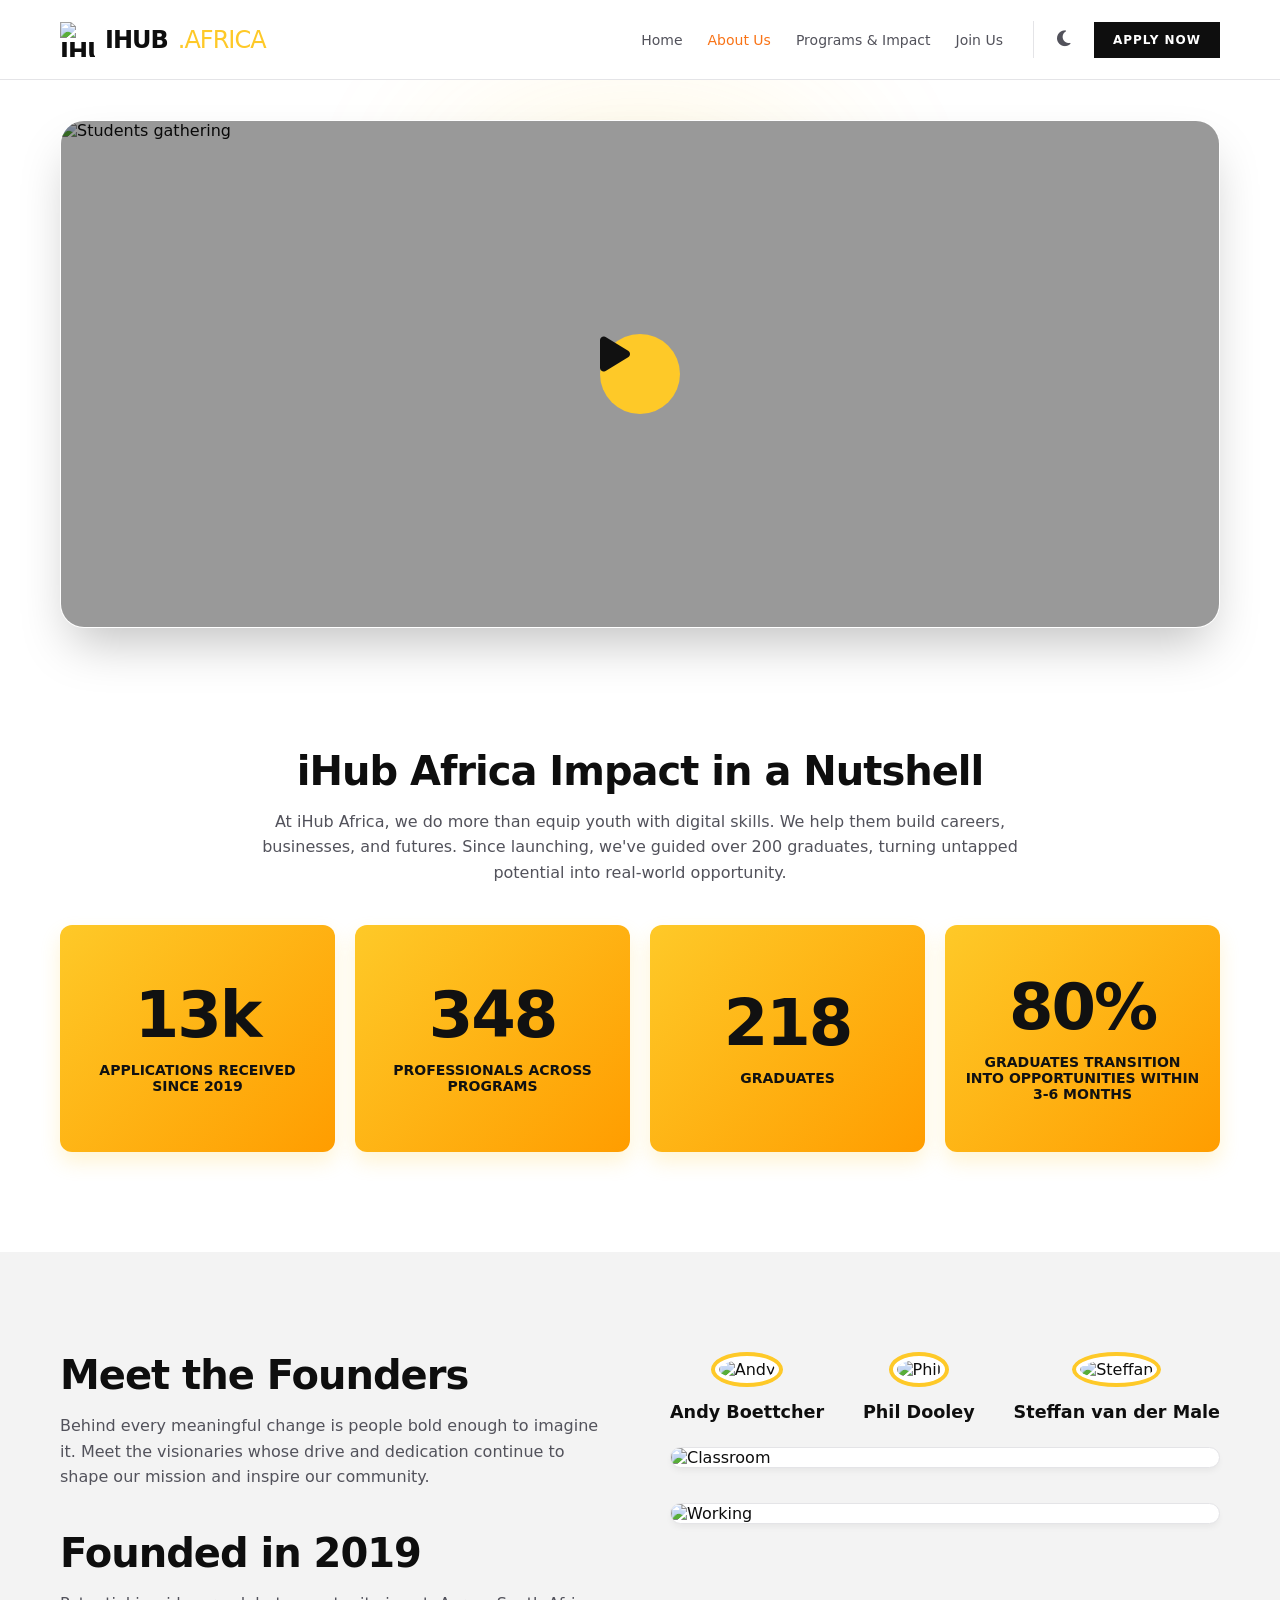
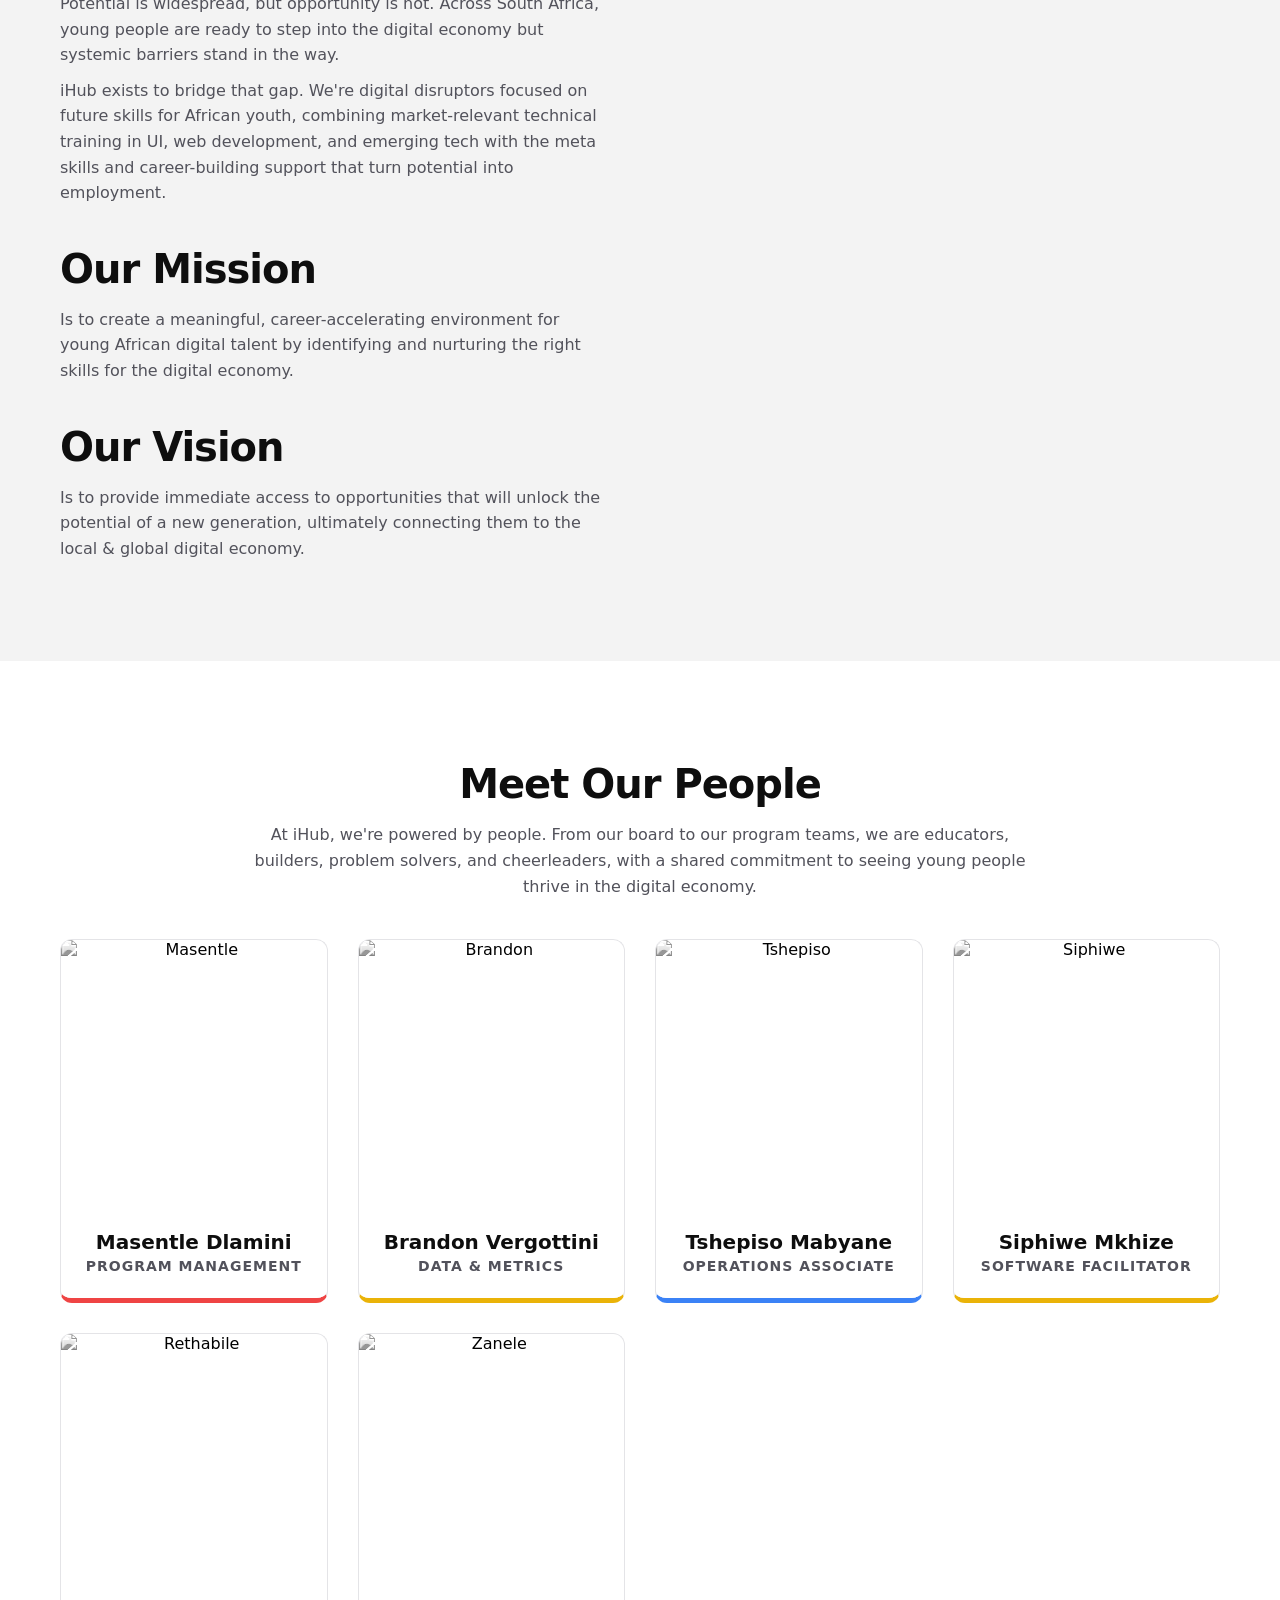
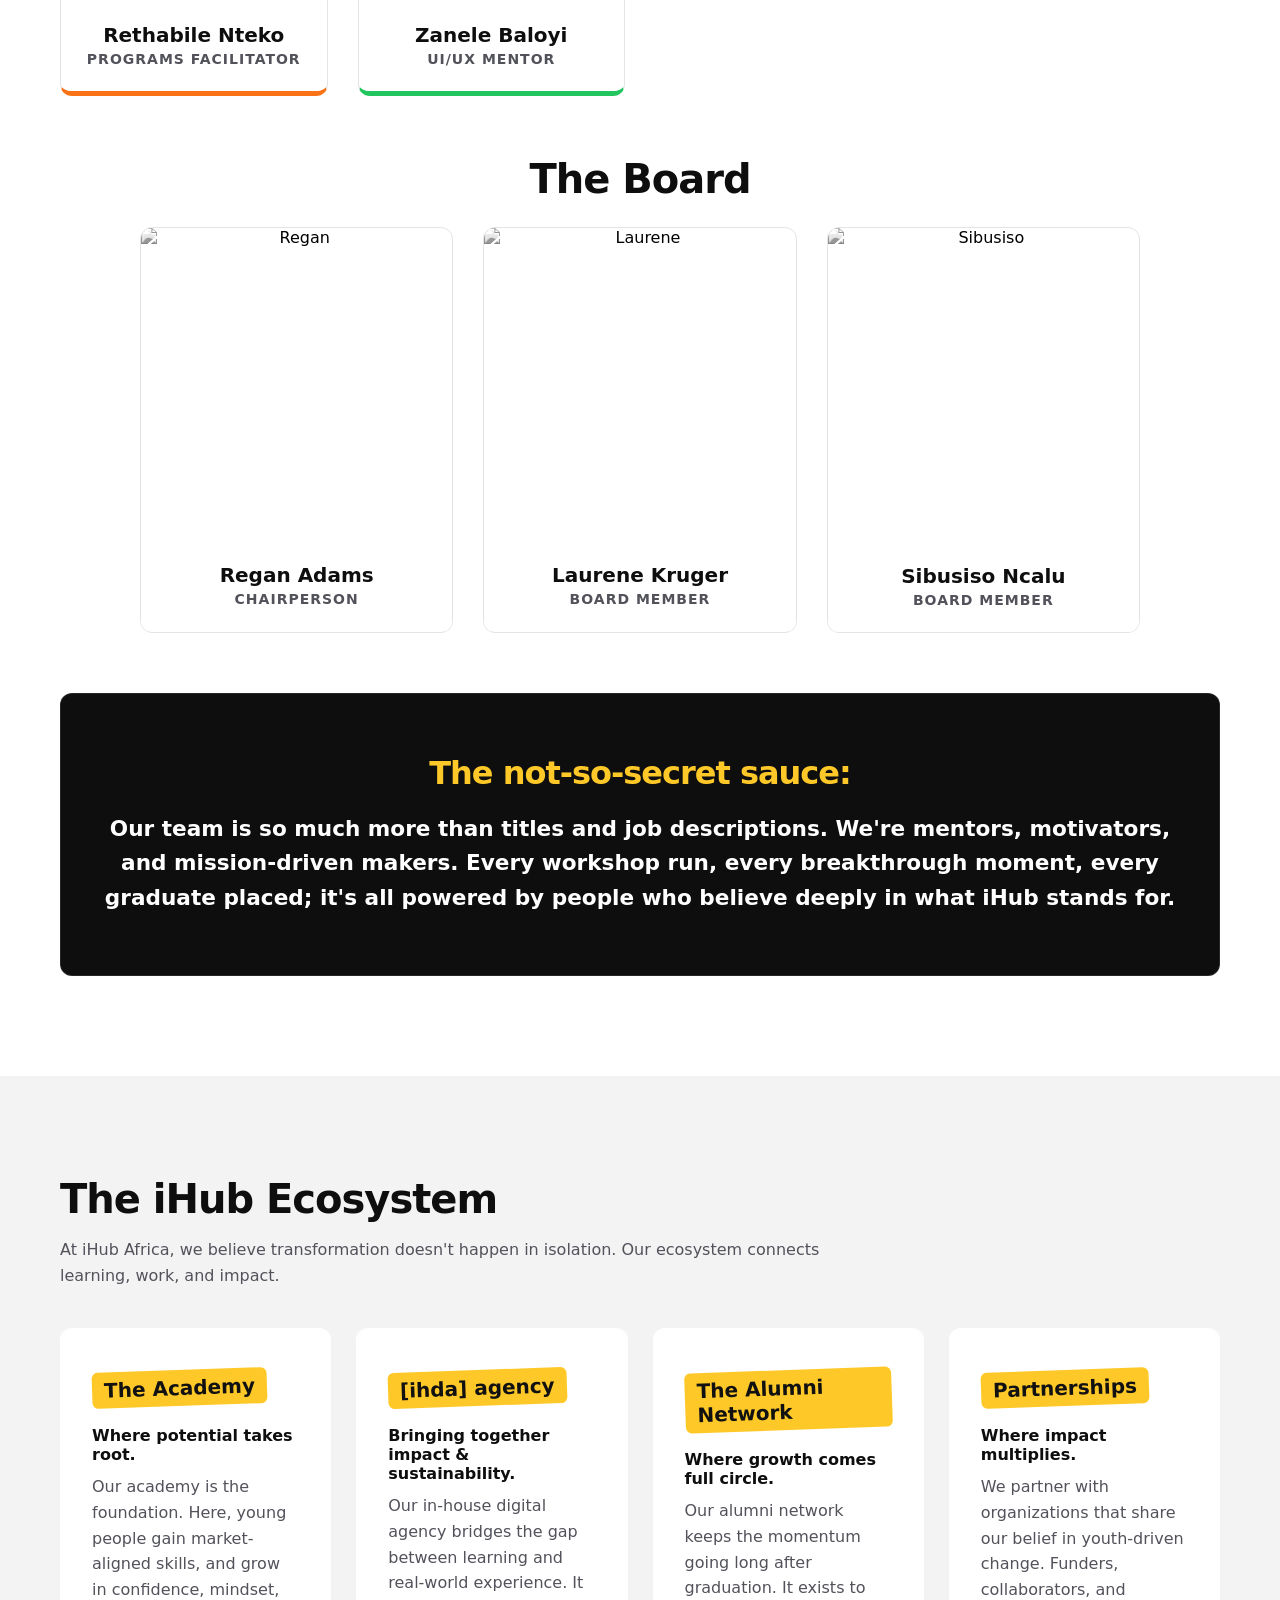
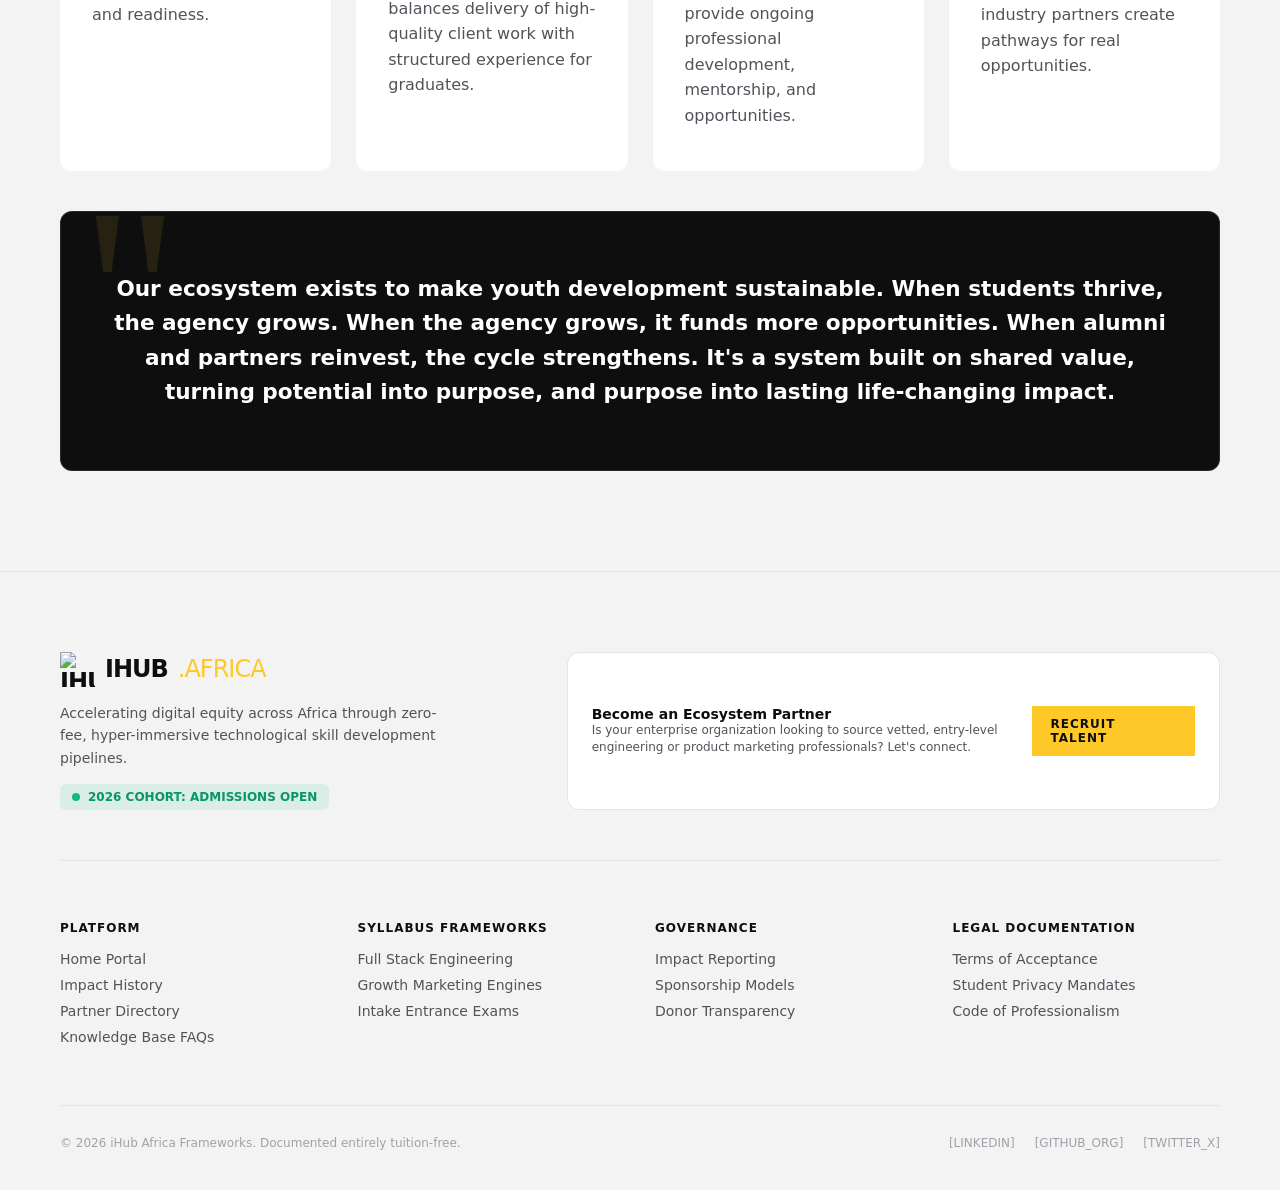
==== about.html @ 1b3db13d "markup(about): construct base scaffolding and sitemap architecture" ====
<!DOCTYPE html>
<html lang="en">
<head>
  <meta charset="UTF-8">
  <meta name="viewport" content="width=device-width, initial-scale=1.0">
  <title>About Us | iHub Africa</title>
  <link rel="stylesheet" href="styles.css"> 
  <link rel="stylesheet" href="about.css">
  <link rel="stylesheet" href="https://cdnjs.cloudflare.com/ajax/libs/font-awesome/6.5.1/css/all.min.css">
</head>
<body>

  <!-- NAVBAR (Identical to Home) -->
  <nav class="navbar">
    <div class="nav-container">
      <a href="index.html" class="nav-logo">
        <img src="https://i0.wp.com/ihub.africa/wp-content/uploads/2024/06/cropped-ihub-Logo-21.png?fit=512%2C512&ssl=1" alt="iHub" width="35" height="35" class="logo-img">
        iHub<span class="logo-accent">.africa</span>
      </a>
      <div class="nav-actions">
        <div class="nav-links">
          <a href="index.html" class="nav-link">Home</a>
          <a href="about.html" class="nav-link is-active">About Us</a>
          <a href="index.html#programs-timeline" class="nav-link">Programs & Impact</a>
          <a href="index.html#apply-wizard" class="nav-link">Join Us</a>
        </div>
        <div class="nav-controls">
          <button id="theme-toggle" class="theme-toggle-btn" aria-label="Toggle Dark Mode">
            <i id="theme-toggle-dark-icon" class="fa-solid fa-moon"></i>
            <i id="theme-toggle-light-icon" class="fa-solid fa-sun hidden"></i>
          </button>
          <a href="index.html#apply-wizard" class="btn btn-solid btn-nav-cta">Apply Now</a>
        </div>
      </div>
    </div>
  </nav>

  <!-- ABOUT HERO / VIDEO PLACEHOLDER -->
  <section class="about-hero pt-nav">
    <div class="container">
      <div class="video-wrapper card">
        <div class="video-overlay">
          <i class="fa-solid fa-play play-icon"></i>
        </div>
        <img src="https://images.unsplash.com/photo-1522202176988-66273c2fd55f?ixlib=rb-4.0.3&auto=format&fit=crop&w=1200&q=80" alt="Students gathering" class="hero-video-img">
      </div>
    </div>
  </section>

  <!-- IMPACT IN A NUTSHELL -->
  <section class="about-impact section-padding">
    <div class="container text-center">
      <h2 class="section-title">iHub Africa Impact in a Nutshell</h2>
      <p class="section-desc max-w-800 mx-auto mt-3">At iHub Africa, we do more than equip youth with digital skills. We help them build careers, businesses, and futures. Since launching, we've guided over 200 graduates, turning untapped potential into real-world opportunity.</p>
      
      <div class="impact-stats-grid mt-5">
        <div class="stat-card">
          <h3 class="stat-num">13k</h3>
          <p class="stat-label">Applications received since 2019</p>
        </div>
        <div class="stat-card">
          <h3 class="stat-num">348</h3>
          <p class="stat-label">Professionals across programs</p>
        </div>
        <div class="stat-card">
          <h3 class="stat-num">218</h3>
          <p class="stat-label">Graduates</p>
        </div>
        <div class="stat-card">
          <h3 class="stat-num">80%</h3>
          <p class="stat-label">Graduates transition into opportunities within 3-6 months</p>
        </div>
      </div>
    </div>
  </section>

  <!-- FOUNDERS & HISTORY -->
  <section class="about-history section-padding bg-alt">
    <div class="container">
      <div class="history-grid">
        <!-- Left Column -->
        <div class="history-content">
          <h2 class="section-title">Meet the Founders</h2>
          <p class="section-desc">Behind every meaningful change is people bold enough to imagine it. Meet the visionaries whose drive and dedication continue to shape our mission and inspire our community.</p>
          
          <h2 class="section-title mt-5">Founded in 2019</h2>
          <p class="section-desc">Potential is widespread, but opportunity is not. Across South Africa, young people are ready to step into the digital economy but systemic barriers stand in the way.</p>
          <p class="section-desc mt-2">iHub exists to bridge that gap. We're digital disruptors focused on future skills for African youth, combining market-relevant technical training in UI, web development, and emerging tech with the meta skills and career-building support that turn potential into employment.</p>
          
          <h2 class="section-title mt-5">Our Mission</h2>
          <p class="section-desc">Is to create a meaningful, career-accelerating environment for young African digital talent by identifying and nurturing the right skills for the digital economy.</p>
          
          <h2 class="section-title mt-5">Our Vision</h2>
          <p class="section-desc">Is to provide immediate access to opportunities that will unlock the potential of a new generation, ultimately connecting them to the local & global digital economy.</p>
        </div>
        
        <!-- Right Column (Images) -->
        <div class="history-images">
          <div class="founders-row">
            <div class="founder-item">
              <img src="https://randomuser.me/api/portraits/men/32.jpg" alt="Andy" class="founder-img card">
              <h4>Andy Boettcher</h4>
            </div>
            <div class="founder-item">
              <img src="https://randomuser.me/api/portraits/men/44.jpg" alt="Phil" class="founder-img card">
              <h4>Phil Dooley</h4>
            </div>
            <div class="founder-item">
              <img src="https://randomuser.me/api/portraits/men/67.jpg" alt="Steffan" class="founder-img card">
              <h4>Steffan van der Male</h4>
            </div>
          </div>
          <div class="history-photos mt-4">
            <img src="https://images.unsplash.com/photo-1531482615713-2afd69097998?ixlib=rb-4.0.3&auto=format&fit=crop&w=600&q=80" alt="Classroom" class="history-img card">
            <img src="https://images.unsplash.com/photo-1573164713988-8665fc963095?ixlib=rb-4.0.3&auto=format&fit=crop&w=600&q=80" alt="Working" class="history-img card mt-3">
          </div>
        </div>
      </div>
    </div>
  </section>

  <!-- TEAM & BOARD -->
  <section class="about-team section-padding">
    <div class="container text-center">
      <h2 class="section-title">Meet Our People</h2>
      <p class="section-desc max-w-800 mx-auto mt-3">At iHub, we're powered by people. From our board to our program teams, we are educators, builders, problem solvers, and cheerleaders, with a shared commitment to seeing young people thrive in the digital economy.</p>

      <div class="team-grid mt-5">
        <div class="team-card card" style="border-bottom: 5px solid #ef4444;">
          <img src="https://randomuser.me/api/portraits/women/44.jpg" alt="Masentle">
          <div class="team-info">
            <h4>Masentle Dlamini</h4><p>Program Management</p>
          </div>
        </div>
        <div class="team-card card" style="border-bottom: 5px solid #eab308;">
          <img src="https://randomuser.me/api/portraits/men/22.jpg" alt="Brandon">
          <div class="team-info">
            <h4>Brandon Vergottini</h4><p>Data & Metrics</p>
          </div>
        </div>
        <div class="team-card card" style="border-bottom: 5px solid #3b82f6;">
          <img src="https://randomuser.me/api/portraits/women/68.jpg" alt="Tshepiso">
          <div class="team-info">
            <h4>Tshepiso Mabyane</h4><p>Operations Associate</p>
          </div>
        </div>
        <div class="team-card card" style="border-bottom: 5px solid #eab308;">
          <img src="https://randomuser.me/api/portraits/men/84.jpg" alt="Siphiwe">
          <div class="team-info">
            <h4>Siphiwe Mkhize</h4><p>Software Facilitator</p>
          </div>
        </div>
        <div class="team-card card" style="border-bottom: 5px solid #f97316;">
          <img src="https://randomuser.me/api/portraits/women/32.jpg" alt="Rethabile">
          <div class="team-info">
            <h4>Rethabile Nteko</h4><p>Programs Facilitator</p>
          </div>
        </div>
        <div class="team-card card" style="border-bottom: 5px solid #22c55e;">
          <img src="https://randomuser.me/api/portraits/women/90.jpg" alt="Zanele">
          <div class="team-info">
            <h4>Zanele Baloyi</h4><p>UI/UX Mentor</p>
          </div>
        </div>
      </div>

      <h2 class="section-title mt-6">The Board</h2>
      <div class="board-grid mt-4">
        <div class="team-card card">
          <img src="https://randomuser.me/api/portraits/men/50.jpg" alt="Regan">
          <div class="team-info"><h4>Regan Adams</h4><p>Chairperson</p></div>
        </div>
        <div class="team-card card">
          <img src="https://randomuser.me/api/portraits/women/60.jpg" alt="Laurene">
          <div class="team-info"><h4>Laurene Kruger</h4><p>Board Member</p></div>
        </div>
        <div class="team-card card">
          <img src="https://randomuser.me/api/portraits/men/78.jpg" alt="Sibusiso">
          <div class="team-info"><h4>Sibusiso Ncalu</h4><p>Board Member</p></div>
        </div>
      </div>

      <!-- Secret Sauce Block -->
      <div class="sauce-block card mt-6">
        <h3>The not-so-secret sauce:</h3>
        <p>Our team is so much more than titles and job descriptions. We're mentors, motivators, and mission-driven makers. Every workshop run, every breakthrough moment, every graduate placed; it's all powered by people who believe deeply in what iHub stands for.</p>
      </div>
    </div>
  </section>

  <!-- ECOSYSTEM -->
  <section class="about-ecosystem section-padding bg-alt">
    <div class="container">
      <h2 class="section-title">The iHub Ecosystem</h2>
      <p class="section-desc max-w-800">At iHub Africa, we believe transformation doesn't happen in isolation. Our ecosystem connects learning, work, and impact.</p>
      
      <div class="ecosystem-grid mt-5">
        <div class="eco-card card">
          <h3 class="highlight-heading">The Academy</h3>
          <p class="eco-subtitle">Where potential takes root.</p>
          <p class="section-desc mt-2">Our academy is the foundation. Here, young people gain market-aligned skills, and grow in confidence, mindset, and readiness.</p>
        </div>
        <div class="eco-card card">
          <h3 class="highlight-heading">[ihda] agency</h3>
          <p class="eco-subtitle">Bringing together impact & sustainability.</p>
          <p class="section-desc mt-2">Our in-house digital agency bridges the gap between learning and real-world experience. It balances delivery of high-quality client work with structured experience for graduates.</p>
        </div>
        <div class="eco-card card">
          <h3 class="highlight-heading">The Alumni Network</h3>
          <p class="eco-subtitle">Where growth comes full circle.</p>
          <p class="section-desc mt-2">Our alumni network keeps the momentum going long after graduation. It exists to provide ongoing professional development, mentorship, and opportunities.</p>
        </div>
        <div class="eco-card card">
          <h3 class="highlight-heading">Partnerships</h3>
          <p class="eco-subtitle">Where impact multiplies.</p>
          <p class="section-desc mt-2">We partner with organizations that share our belief in youth-driven change. Funders, collaborators, and industry partners create pathways for real opportunities.</p>
        </div>
      </div>

      <div class="ecosystem-quote card mt-5">
        <p>Our ecosystem exists to make youth development sustainable. When students thrive, the agency grows. When the agency grows, it funds more opportunities. When alumni and partners reinvest, the cycle strengthens. It's a system built on shared value, turning potential into purpose, and purpose into lasting life-changing impact.</p>
      </div>
    </div>
  </section>

  <!-- FOOTER (Identical to Home) -->
  <footer class="footer-section">
    <div class="footer-container container">
      <div class="footer-upper-tier">
        <div class="footer-brand-side">
          <a href="index.html" class="footer-logo">
            <img src="https://i0.wp.com/ihub.africa/wp-content/uploads/2024/06/cropped-ihub-Logo-21.png?fit=512%2C512&ssl=1" alt="iHub" width="35" height="35" class="logo-img">
            iHub<span class="logo-accent">.africa</span>
          </a>
          <p class="footer-brand-desc">Accelerating digital equity across Africa through zero-fee, hyper-immersive technological skill development pipelines.</p>
          <div class="footer-status-badge">
            <span class="status-dot"></span>
            <span>2026 Cohort: Admissions Open</span>
          </div>
        </div>
        <div class="footer-partner-card card">
          <div class="partner-text-wrapper">
            <p class="partner-card-title">Become an Ecosystem Partner</p>
            <p class="partner-card-desc">Is your enterprise organization looking to source vetted, entry-level engineering or product marketing professionals? Let's connect.</p>
          </div>
          <a href="mailto:partnerships@ihub.africa" class="btn btn-accent btn-partner-cta">Recruit Talent</a>
        </div>
      </div>
      <div class="footer-sitemap-grid">
        <div class="sitemap-column">
          <p class="sitemap-heading">Platform</p>
          <ul class="sitemap-list">
            <li><a href="index.html#hero" class="sitemap-link">Home Portal</a></li>
            <li><a href="index.html#programs-timeline" class="sitemap-link">Impact History</a></li>
            <li><a href="index.html#ecosystem" class="sitemap-link">Partner Directory</a></li>
            <li><a href="index.html#faq" class="sitemap-link">Knowledge Base FAQs</a></li>
          </ul>
        </div>
        <div class="sitemap-column">
          <p class="sitemap-heading">Syllabus Frameworks</p>
          <ul class="sitemap-list">
            <li><a href="index.html#programs-timeline" class="sitemap-link">Full Stack Engineering</a></li>
            <li><a href="index.html#programs-timeline" class="sitemap-link">Growth Marketing Engines</a></li>
            <li><a href="index.html#apply-wizard" class="sitemap-link">Intake Entrance Exams</a></li>
          </ul>
        </div>
        <div class="sitemap-column">
          <p class="sitemap-heading">Governance</p>
          <ul class="sitemap-list">
            <li><a href="index.html#ecosystem" class="sitemap-link">Impact Reporting</a></li>
            <li><a href="#" class="sitemap-link">Sponsorship Models</a></li>
            <li><a href="#" class="sitemap-link">Donor Transparency</a></li>
          </ul>
        </div>
        <div class="sitemap-column">
          <p class="sitemap-heading">Legal Documentation</p>
          <ul class="sitemap-list">
            <li><a href="#" class="sitemap-link">Terms of Acceptance</a></li>
            <li><a href="#" class="sitemap-link">Student Privacy Mandates</a></li>
            <li><a href="#" class="sitemap-link">Code of Professionalism</a></li>
          </ul>
        </div>
      </div>
      <div class="footer-bottom-tier">
        <p>&copy; 2026 iHub Africa Frameworks. Documented entirely tuition-free.</p>
        <div class="footer-socials">
          <a href="#" class="social-link">[LINKEDIN]</a>
          <a href="#" class="social-link">[GITHUB_ORG]</a>
          <a href="#" class="social-link">[TWITTER_X]</a>
        </div>
      </div>
    </div>
  </footer>

  <script src="main.js"></script>
  <script src="additional.js"></script>
</body>
</html>
---- styles.css ----
/* iHub Africa — design tokens */
:root {
  --bg: #ffffff;
  --bg-alt: #f3f3f3;
  --bg-muted: #fafafa;
  --border: #e4e4e7;
  --text: #0e0e0e;
  --text-muted: #52525b;
  --text-faint: #a1a1aa;
  --accent: #fec928;
  --accent-hover: #ecaf21;
  --accent-light: #fff8e1;
  --accent-dark: #8a6d00;
  --font: system-ui, -apple-system, BlinkMacSystemFont, "Segoe UI", Roboto, sans-serif;
  --ease: 0.3s;
  --container: 1200px;
  --radius: 12px;
  --shadow: 0 4px 6px -1px rgba(0, 0, 0, 0.05);
}

html.dark {
  --bg: #0e0e0e;
  --bg-alt: #141416;
  --bg-muted: #18181b;
  --border: #27272a;
  --text: #f4f4f5;
  --text-muted: #a1a1aa;
  --text-faint: #71717a;
  --accent-light: rgba(254, 201, 40, 0.12);
  --accent-dark: #fec928;
}

*, *::before, *::after { box-sizing: border-box; margin: 0; padding: 0; }

html {
  font-family: var(--font);
  scroll-behavior: smooth;
  background: var(--bg);
  color: var(--text);
}

body {
  background: var(--bg);
  color: var(--text);
  overflow-x: hidden;
  transition: background var(--ease), color var(--ease);
}

a { text-decoration: none; color: inherit; }
.hidden { display: none !important; }

.container {
  max-width: var(--container);
  margin: 0 auto;
  padding: 0 20px;
}

/* shared typography & buttons */
.badge, .section-badge, .hero-badge {
  font-size: 0.75rem;
  font-weight: 700;
  text-transform: uppercase;
  letter-spacing: 2px;
  color: var(--accent);
}

.section-title, .hero-title { font-weight: 800; letter-spacing: -1px; }
.section-title { font-size: 2.5rem; }
.hero-title { font-size: 3.5rem; line-height: 1.1; letter-spacing: -2px; }

.section-desc, .hero-desc, .track-desc {
  color: var(--text-muted);
  line-height: 1.6;
}

.btn {
  display: inline-flex;
  align-items: center;
  justify-content: center;
  padding: 10px 18px;
  font-size: 0.75rem;
  font-weight: 700;
  text-transform: uppercase;
  letter-spacing: 1px;
  border: 1px solid transparent;
  cursor: pointer;
  transition: all var(--ease);
}

.btn-solid { background: var(--text); color: var(--bg); }
.btn-solid:hover { opacity: 0.9; }
.btn-outline { background: transparent; border: 2px solid var(--text); color: var(--text); }
.btn-outline:hover { background: var(--bg-muted); }
.btn-accent { background: var(--accent); color: #0e0e0e; }
.btn-accent:hover { background: var(--accent-hover); }

.card {
  background: var(--bg);
  border: 1px solid var(--border);
  border-radius: var(--radius);
}

/* nav */
.navbar {
  position: fixed;
  inset: 0 0 auto;
  z-index: 100;
  height: 80px;
  background: color-mix(in srgb, var(--bg) 92%, transparent);
  backdrop-filter: blur(10px);
  border-bottom: 1px solid var(--border);
}

.nav-container {
  max-width: var(--container);
  margin: 0 auto;
  padding: 0 20px;
  height: 100%;
  display: flex;
  align-items: center;
  justify-content: space-between;
}

.nav-logo {
  display: flex;
  align-items: center;
  gap: 10px;
  font-size: 1.5rem;
  font-weight: 900;
  letter-spacing: -1px;
  text-transform: uppercase;
}

.logo-img { width: 35px; height: 35px; object-fit: contain; }
.logo-accent { color: var(--accent); font-weight: 400; }

.nav-actions { display: flex; align-items: center; gap: 30px; }
.nav-links { display: flex; gap: 25px; font-size: 0.875rem; font-weight: 500; color: var(--text-muted); }
.nav-link:hover { color: var(--text); }

.nav-controls {
  display: flex;
  align-items: center;
  gap: 15px;
  padding-left: 15px;
  border-left: 1px solid var(--border);
}

.theme-toggle-btn {
  background: none;
  border: none;
  padding: 8px;
  border-radius: 50%;
  color: var(--text-muted);
  cursor: pointer;
  font-size: 1.125rem;
  transition: background var(--ease), color var(--ease);
}

.theme-toggle-btn:hover { background: var(--bg-muted); color: var(--text); }

/* hero */
.hero-section {
  position: relative;
  min-height: 100vh;
  padding-top: 80px;
  display: flex;
  align-items: center;
  overflow: hidden;
}

.hero-bg-text-wrapper {
  position: absolute;
  inset: 0;
  display: flex;
  align-items: center;
  justify-content: center;
  padding: 40px;
  pointer-events: none;
  user-select: none;
  z-index: 0;
}

.hero-bg-text {
  font-size: 11vw;
  font-weight: 900;
  text-transform: uppercase;
  letter-spacing: -3px;
  line-height: 0.9;
  text-align: center;
  white-space: nowrap;
  opacity: 0.05;
}

html.dark .hero-bg-text { opacity: 0.08; }

.hero-bg-accent-text { color: var(--accent); opacity: 1; }

.typing-cursor {
  color: var(--accent);
  animation: blink 1s step-end infinite;
}

@keyframes blink { 50% { opacity: 0; } }

.hero-container { position: relative; z-index: 10; width: 100%; }
.hero-grid {
  display: grid;
  grid-template-columns: 7fr 5fr;
  gap: 50px;
  align-items: center;
  padding: 60px 0;
}

.hero-left-col { display: flex; flex-direction: column; gap: 20px; }
.hero-desc { max-width: 500px; font-size: 1.125rem; }
.hero-cta-group { display: flex; flex-wrap: wrap; gap: 15px; padding-top: 10px; }
.btn-primary, .btn-secondary { padding: 15px 30px; }
.block-md { display: block; }

.hero-right-col { position: relative; }

.hero-card-glow {
  position: absolute;
  inset: -10px;
  border-radius: 16px;
  background: linear-gradient(45deg, var(--accent), #ff6900, var(--accent-hover));
  opacity: 0.15;
  filter: blur(20px);
}

.hero-image-card {
  position: relative;
  aspect-ratio: 4 / 5;
  background: var(--bg-muted);
  border: 1px solid var(--border);
  border-radius: 16px;
  display: flex;
  flex-direction: column;
  align-items: center;
  justify-content: center;
  gap: 15px;
  box-shadow: 0 25px 50px -12px rgba(0, 0, 0, 0.1);
}

/*hamburger menu*/
/* ============================================================
 * iHub Africa — Navbar CSS
 * Covers:
 *  1. Hamburger button
 *  2. Mobile dropdown menu
 *  3. Sticky shadow on scroll
 *  4. Active link highlight
 *  5. Responsive breakpoint (768px)
 * ============================================================ */


/* ── 1. HAMBURGER BUTTON ────────────────────────────────────── */

.hamburger-btn {
  display: none;
  flex-direction: column;
  justify-content: center;
  gap: 5px;
  width: 40px;
  height: 40px;
  background: transparent;
  border: 1px solid rgba(255, 255, 255, 0.2);
  border-radius: 8px;
  cursor: pointer;
  padding: 9px;
  transition: background 0.15s ease;
  order: 2;
}

.hamburger-btn:hover {
  background: rgba(255, 255, 255, 0.08);
}

/* The three bars */
.hamburger-btn .bar {
  display: block;
  height: 1.5px;
  background: currentColor;
  border-radius: 2px;
  transition: transform 0.25s ease, opacity 0.25s ease;
  transform-origin: center;
}

/* Animate bars into an X when menu is open */
.hamburger-btn.open .bar:nth-child(1) {
  transform: translateY(6.5px) rotate(45deg);
}

.hamburger-btn.open .bar:nth-child(2) {
  opacity: 0;
  transform: scaleX(0);
}

.hamburger-btn.open .bar:nth-child(3) {
  transform: translateY(-6.5px) rotate(-45deg);
}


/* ── 2. STICKY SHADOW ON SCROLL ─────────────────────────────── */

.navbar.scrolled {
  box-shadow: 0 2px 20px rgba(0, 0, 0, 0.15);
  transition: box-shadow 0.3s ease;
}


/* ── 3. ACTIVE NAV LINK ─────────────────────────────────────── */

.nav-link.is-active {
  color: var(--color-orange, #f97316) !important;
  font-weight: 500;
}


/* ── 4. MOBILE STYLES (max-width: 768px) ────────────────────── */

@media (max-width: 768px) {

  /* Show hamburger on mobile */
  .hamburger-btn {
    display: flex;
  }

  /* Hide desktop links by default */
  .nav-links {
    display: none;
    flex-direction: column;
    gap: 4px;
    position: absolute;
    top: 100%;
    left: 0;
    right: 0;
    background: var(--bg-navbar, #0f0f0f);
    padding: 12px 16px 16px;
    border-top: 1px solid rgba(255, 255, 255, 0.08);
    z-index: 999;
  }

  /* Show dropdown when menu is open */
  .nav-links.is-open {
    display: flex;
  }

  /* Individual mobile link styling */
  .nav-link {
    padding: 12px 14px;
    border-radius: 8px;
    font-size: 15px;
    transition: background 0.15s ease;
  }

  .nav-link:hover {
    background: rgba(255, 255, 255, 0.06);
  }

  /* Sticky navbar so dropdown sits flush below it */
  .navbar {
    position: sticky;
    top: 0;
    z-index: 100;
  }

  /* Relative so dropdown can use position: absolute */
  .nav-container {
    position: relative;
  }
}

.card-icon { font-size: 4rem; color: var(--text-faint); }

.hero-image-placeholder,
.timeline-media-placeholder {
  font-size: 0.65rem;
  font-weight: 700;
  color: var(--text-faint);
  text-transform: uppercase;
  letter-spacing: 1px;
}

.hero-image-placeholder { font-size: 0.75rem; font-weight: 500; }

/* timeline */
.timeline-section { background: var(--bg-alt); padding: 100px 0; }
.timeline-header { margin-bottom: 80px; max-width: 600px; }
.section-desc { margin-top: 15px; }

.timeline-relative-wrapper { position: relative; }

.timeline-center-line {
  display: none;
  position: absolute;
  left: 50%;
  top: 0;
  height: 100%;
  width: 4px;
  transform: translateX(-50%);
  background: var(--border);
  border-radius: 4px;
}

.timeline-glow-fill {
  position: absolute;
  top: 0;
  left: 0;
  width: 100%;
  height: 0;
  background: linear-gradient(to bottom, var(--accent), #ff6900);
  box-shadow: 0 0 15px rgba(254, 201, 40, 0.5);
  border-radius: 4px;
}

.timeline-row {
  display: grid;
  grid-template-columns: 1fr;
  gap: 30px;
  margin-bottom: 60px;
}

.timeline-col-media { display: flex; justify-content: center; }

.timeline-media-card {
  width: 100%;
  max-width: 450px;
  aspect-ratio: 16 / 10;
  display: flex;
  align-items: center;
  justify-content: center;
  box-shadow: var(--shadow);
  position: relative;
}

.timeline-media-placeholder { position: absolute; bottom: 12px; left: 16px; }

.timeline-col-dot { display: none; justify-content: center; z-index: 10; }

.timeline-dot {
  width: 20px;
  height: 20px;
  border-radius: 50%;
  background: var(--bg);
  border: 4px solid var(--border);
  transition: border-color var(--ease);
}

.timeline-dot.active { border-color: var(--accent); }

.timeline-col-text { display: flex; flex-direction: column; gap: 12px; }

.badge-accent, .badge-neutral {
  display: inline-flex;
  align-self: flex-start;
  padding: 4px 12px;
  border-radius: 20px;
  font-size: 0.75rem;
  font-weight: 500;
}

.badge-accent { background: var(--accent-light); color: var(--accent-dark); }
.badge-neutral { background: var(--bg-muted); color: var(--text-muted); }

.track-title { font-size: 1.75rem; font-weight: 700; }

.metrics-grid, .tech-badge-group {
  display: flex;
  flex-wrap: wrap;
  gap: 8px;
  margin-top: 10px;
}

.metrics-grid { gap: 15px; }

.metric-card {
  padding: 15px;
  flex: 1;
  max-width: 160px;
  border-radius: 8px;
}

.metric-number-orange, .slider-numeric-value { color: var(--accent); }
.metric-number-orange, .metric-number-normal { font-size: 1.75rem; font-weight: 900; }

.metric-label {
  font-size: 0.65rem;
  font-weight: 700;
  text-transform: uppercase;
  color: var(--text-muted);
  margin-top: 4px;
}

.tech-badge {
  padding: 4px 10px;
  font-size: 0.75rem;
  font-weight: 500;
  background: var(--bg-muted);
  border-radius: 4px;
}

/* ecosystem marquees */
.ecosystem-section { padding: 80px 0; }
.ecosystem-header { max-width: var(--container); margin: 0 auto 50px; padding: 0 20px; }

.marquee-wrapper-right,
.marquee-wrapper-left {
  width: 100%;
  overflow: hidden;
  display: flex;
  white-space: nowrap;
}

.marquee-wrapper-right {
  padding: 30px 0;
  margin-bottom: 24px;
  background: var(--bg-alt);
  border-block: 1px solid var(--border);
}

.marquee-wrapper-left { padding: 15px 0; }

.marquee-brand-text {
  font-size: 1.25rem;
  font-weight: 800;
  text-transform: uppercase;
  letter-spacing: 2px;
  color: var(--text-faint);
  padding: 0 30px;
}

.animate-marquee-right,
.animate-marquee-left {
  display: flex;
  width: max-content;
}

.animate-marquee-right { animation: marquee-right 25s linear infinite; }
.animate-marquee-left { animation: marquee-left 35s linear infinite; }

.animate-marquee-right:hover,
.animate-marquee-left:hover { animation-play-state: paused; }

@keyframes marquee-right {
  from { transform: translate3d(-50%, 0, 0); }
  to { transform: translate3d(0, 0, 0); }
}

@keyframes marquee-left {
  from { transform: translate3d(0, 0, 0); }
  to { transform: translate3d(-50%, 0, 0); }
}

.faq-card {
  width: 320px;
  height: 160px;
  padding: 24px;
  margin-right: 24px;
  background: var(--bg-alt);
  border-radius: var(--radius);
  display: inline-flex;
  flex-direction: column;
  justify-content: space-between;
  white-space: normal;
  vertical-align: top;
}

.faq-question { font-weight: 700; font-size: 0.875rem; }
.faq-answer { font-size: 0.75rem; color: var(--text-muted); margin-top: 8px; line-height: 1.5; }

/* wizard */
.wizard-section { padding: 100px 0; background: var(--bg-alt); }
.wizard-container { max-width: 700px; margin: 0 auto; padding: 0 20px; }

.wizard-card {
  padding: 40px;
  border-radius: 16px;
  box-shadow: 0 20px 25px -5px rgba(0, 0, 0, 0.05);
}

.wizard-header {
  display: flex;
  align-items: center;
  justify-content: space-between;
  margin-bottom: 30px;
  padding-bottom: 20px;
  border-bottom: 1px solid var(--border);
}

.wizard-heading { font-size: 1.25rem; font-weight: 700; }
.wizard-subheading { font-size: 0.75rem; color: var(--text-muted); margin-top: 2px; }

.wizard-progress-bg {
  width: 120px;
  height: 8px;
  background: var(--border);
  border-radius: 4px;
  overflow: hidden;
}

.wizard-progress-bar {
  width: 33.33%;
  height: 100%;
  background: var(--accent);
  transition: width var(--ease);
}

.form-step { display: flex; flex-direction: column; gap: 20px; }
.wizard-instruction { font-size: 0.875rem; font-weight: 500; }

.wizard-grid-cards {
  display: grid;
  grid-template-columns: 1fr 1fr;
  gap: 15px;
}

.wizard-track-card {
  padding: 24px;
  border: 2px solid var(--border);
  border-radius: var(--radius);
  cursor: pointer;
  transition: all var(--ease);
}

.wizard-track-card:hover { transform: translateY(-1px); }
.wizard-track-card.active {
  border-color: var(--accent);
  background: rgba(254, 201, 40, 0.06);
}

.wizard-card-top { display: flex; align-items: center; justify-content: space-between; }
.card-icon-orange { font-size: 2rem; color: var(--accent); }
.card-icon-muted { font-size: 2rem; color: var(--text-faint); }

.wizard-radio-dot {
  width: 16px;
  height: 16px;
  border-radius: 50%;
  border: 2px solid var(--border);
}

.wizard-radio-dot.active {
  border: 5px solid var(--accent);
  background: var(--bg);
}

.wizard-track-title { font-weight: 700; margin-top: 15px; }
.wizard-track-desc { font-size: 0.75rem; color: var(--text-muted); margin-top: 5px; line-height: 1.4; }

.form-group-wrapper { display: flex; flex-direction: column; gap: 15px; }
.form-field { display: flex; flex-direction: column; gap: 6px; }

.form-label {
  font-size: 0.75rem;
  font-weight: 700;
  text-transform: uppercase;
  letter-spacing: 0.5px;
  color: var(--text-muted);
}

.form-input {
  width: 100%;
  padding: 12px 16px;
  border-radius: 8px;
  border: 1px solid var(--border);
  background: transparent;
  color: var(--text);
  font-size: 0.875rem;
  outline: none;
  transition: border var(--ease);
}

.form-input:focus { border-color: var(--accent); }

.slider-wrapper { display: flex; flex-direction: column; gap: 15px; }
.form-slider { width: 100%; height: 8px; accent-color: var(--accent); }

.slider-labels {
  display: flex;
  justify-content: space-between;
  align-items: center;
  font-size: 0.75rem;
  font-weight: 700;
  text-transform: uppercase;
  color: var(--text-muted);
}

.slider-numeric-value { font-size: 0.875rem; font-weight: 900; }

.wizard-success-pane { text-align: center; padding: 30px 0; }

.success-icon-box {
  width: 64px;
  height: 64px;
  margin: 0 auto 20px;
  border-radius: 50%;
  background: var(--accent-light);
  color: var(--accent);
  display: flex;
  align-items: center;
  justify-content: center;
  font-size: 1.5rem;
}

.success-title { font-size: 1.5rem; font-weight: 800; letter-spacing: -0.5px; }

.success-desc {
  font-size: 0.875rem;
  color: var(--text-muted);
  max-width: 400px;
  margin: 10px auto 0;
  line-height: 1.5;
}

.wizard-footer-buttons {
  display: flex;
  align-items: center;
  justify-content: space-between;
  padding-top: 25px;
  margin-top: 25px;
  border-top: 1px solid var(--border);
}

.btn-wizard-back { background: none; border: 1px solid var(--border); color: var(--text-muted); }
.btn-wizard-back.disabled { opacity: 0.4; pointer-events: none; }
.btn-wizard-next.orange-variant { background: var(--accent); color: #0e0e0e; }

/*carousel (Mukleani)*/ 
.carousel {
  position: relative;
  width: min(100%, 700px);
  height: 320px;
  margin: 45px auto 0;
  overflow: hidden;
  border-radius: 24px;
  background: linear-gradient(180deg, #050505 0%, #161616 100%);
  border: 1px solid rgba(254, 201, 40, 0.25);
  box-shadow: 0 25px 60px -25px rgba(0, 0, 0, 0.65);
}

.carousel-track {
  display: flex;
  width: 100%;
  height: 100%;
  transition: transform 0.45s ease;
}

.slide {
  min-width: 100%;
  height: 100%;
  display: flex;
  flex-direction: column;
  justify-content: center;
  align-items: center;
  gap: 12px;
  padding: 24px;
  color: #fff;
  font-size: clamp(1.4rem, 2vw, 2rem);
  font-weight: 800;
  text-align: center;
  background-size: cover;
  background-position: center;
  position: relative;
}

.slide:nth-child(1) {
  background: linear-gradient(135deg, rgba(254, 201, 40, 0.18), rgba(0,0,0,0.85) 70%), #111;
}

.slide:nth-child(2) {
  background: linear-gradient(135deg, rgba(254, 201, 40, 0.14), rgba(0,0,0,0.88) 55%), #141414;
}

.slide:nth-child(3) {
  background: linear-gradient(135deg, rgba(254, 201, 40, 0.1), rgba(0,0,0,0.9) 50%), #0f0f0f;
}

.slide::before {
  content: '';
  position: absolute;
  inset: 0;
  background: radial-gradient(circle at top left, rgba(254, 201, 40, 0.15), transparent 35%);
  pointer-events: none;
}

.carousel-button {
  position: absolute;
  top: 50%;
  transform: translateY(-50%);
  width: 44px;
  height: 44px;
  border-radius: 50%;
  border: none;
  background: rgba(0, 0, 0, 0.75);
  color: #fff;
  display: grid;
  place-items: center;
  cursor: pointer;
  transition: background 0.25s ease, transform 0.25s ease, color 0.25s ease;
  z-index: 2;
}

.carousel-button:hover {
  background: #fec928;
  color: #111;
  transform: translateY(-50%) scale(1.05);
}

.prev { left: 16px; }
.next { right: 16px; }

@media (max-width: 768px) {
  .carousel {
    height: 280px;
  }
}

@media (max-width: 560px) {
  .carousel {
    height: 240px;
  }
  .carousel-button {
    width: 38px;
    height: 38px;
  }
}

/* footer */
.footer-section {
  padding: 80px 0 40px;
  background: var(--bg-alt);
  border-top: 1px solid var(--border);
  color: var(--text-muted);
}

.footer-upper-tier {
  display: grid;
  grid-template-columns: 5fr 7fr;
  gap: 40px;
  padding-bottom: 50px;
  border-bottom: 1px solid var(--border);
}

.footer-brand-side { display: flex; flex-direction: column; gap: 15px; }

.footer-logo {
  display: flex;
  align-items: center;
  gap: 10px;
  font-size: 1.5rem;
  font-weight: 900;
  color: var(--text);
  text-transform: uppercase;
  letter-spacing: -1px;
}

.footer-brand-desc { font-size: 0.875rem; max-width: 380px; line-height: 1.6; }

.footer-status-badge {
  display: inline-flex;
  align-items: center;
  gap: 8px;
  align-self: flex-start;
  padding: 6px 12px;
  border-radius: 6px;
  font-size: 0.75rem;
  font-weight: 700;
  text-transform: uppercase;
  background: rgba(16, 185, 129, 0.1);
  color: #059669;
}

html.dark .footer-status-badge { color: #34d399; }

.status-dot { width: 8px; height: 8px; border-radius: 50%; background: #10b981; }

.footer-partner-card {
  padding: 24px;
  display: flex;
  justify-content: space-between;
  align-items: center;
  gap: 24px;
}

.partner-card-title { font-weight: 700; color: var(--text); font-size: 0.875rem; }
.partner-card-desc { font-size: 0.75rem; max-width: 420px; line-height: 1.4; }

.footer-sitemap-grid {
  display: grid;
  grid-template-columns: repeat(4, 1fr);
  gap: 30px;
  padding: 60px 0;
}

.sitemap-column { display: flex; flex-direction: column; gap: 16px; }

.sitemap-heading {
  font-size: 0.75rem;
  font-weight: 700;
  text-transform: uppercase;
  letter-spacing: 1px;
  color: var(--text);
}

.sitemap-list { list-style: none; display: flex; flex-direction: column; gap: 10px; font-size: 0.875rem; }
.sitemap-link:hover { color: var(--accent); }

.footer-bottom-tier {
  padding-top: 30px;
  border-top: 1px solid var(--border);
  display: flex;
  justify-content: space-between;
  align-items: center;
  gap: 15px;
  font-size: 0.75rem;
  color: var(--text-faint);
}

.footer-socials { display: flex; gap: 20px; }
.social-link:hover { color: var(--text-muted); }

/* responsive */
@media (min-width: 768px) {
  .timeline-center-line,
  .timeline-col-dot { display: block; }
  .timeline-col-dot { display: flex; }

  .timeline-row {
    grid-template-columns: 5fr 1fr 5fr;
    align-items: center;
    margin-bottom: 120px;
  }

  .timeline-row:nth-child(even) .timeline-col-media { grid-column: 3; }
  .timeline-row:nth-child(even) .timeline-col-text { grid-column: 1; text-align: right; }
  .timeline-row:nth-child(even) .tech-badge-group,
  .timeline-row:nth-child(even) .metrics-grid { justify-content: flex-end; }
  .timeline-row:nth-child(even) .badge-accent,
  .timeline-row:nth-child(even) .badge-neutral { align-self: flex-end; }
}

@media (max-width: 992px) {
  .footer-upper-tier { grid-template-columns: 1fr; }
}

@media (max-width: 768px) {
  .nav-links { display: none; }
  .hero-grid { grid-template-columns: 1fr; }
  .footer-sitemap-grid { grid-template-columns: repeat(2, 1fr); }
}

@media (max-width: 560px) {
  .wizard-card { padding: 25px; }
  .wizard-grid-cards { grid-template-columns: 1fr; }
  .footer-partner-card { flex-direction: column; align-items: flex-start; }
  .footer-bottom-tier { flex-direction: column-reverse; text-align: center; }
}

@media (max-width: 480px) {
  .hero-title { font-size: 2.5rem; }
  .btn-nav-cta { display: none; }
}

/* =========================
   MODAL BACKGROUND
---- about.css ----
/* ============================================================
 * ABOUT US PAGE - ENHANCED STYLES
 * ============================================================ */

/* Global helpers for About Page */
.pt-nav { padding-top: 120px; }
.section-padding { padding: 100px 0; }
.bg-alt { background: var(--bg-alt); }
.text-center { text-align: center; }
.max-w-800 { max-width: 800px; }
.mx-auto { margin-left: auto; margin-right: auto; }
.mt-2 { margin-top: 10px; }
.mt-3 { margin-top: 15px; }
.mt-4 { margin-top: 25px; }
.mt-5 { margin-top: 40px; }
.mt-6 { margin-top: 60px; }

/* --- HERO VIDEO WITH GLOW FLAIR --- */
.about-hero {
  position: relative;
}
.about-hero::before {
  content: '';
  position: absolute;
  top: 10%; left: 50%;
  transform: translateX(-50%);
  width: 60%; height: 60%;
  background: radial-gradient(circle, var(--accent) 0%, transparent 70%);
  opacity: 0.15;
  filter: blur(60px);
  z-index: 0;
  pointer-events: none;
}
.video-wrapper {
  position: relative;
  width: 100%;
  aspect-ratio: 16 / 7;
  overflow: hidden;
  border-radius: 24px; /* Softer, modern corners */
  margin-bottom: 20px;
  box-shadow: 0 25px 50px -12px rgba(0, 0, 0, 0.25);
  border: 1px solid rgba(255, 255, 255, 0.1);
  z-index: 1;
}
.hero-video-img {
  width: 100%;
  height: 100%;
  object-fit: cover;
  display: block;
  transition: transform 0.7s ease;
}
.video-wrapper:hover .hero-video-img {
  transform: scale(1.03); /* Subtle zoom on hover */
}
.video-overlay {
  position: absolute;
  inset: 0;
  background: rgba(0, 0, 0, 0.4);
  display: flex;
  align-items: center;
  justify-content: center;
  z-index: 10;
  cursor: pointer;
  transition: background var(--ease);
}
.video-overlay:hover { background: rgba(0, 0, 0, 0.2); }
.play-icon {
  font-size: 2.5rem;
  color: #111;
  background: var(--accent);
  width: 80px;
  height: 80px;
  display: flex;
  align-items: center;
  justify-content: center;
  border-radius: 50%;
  box-shadow: 0 0 0 0 rgba(254, 201, 40, 0.7);
  animation: pulse-play 2s infinite;
}
@keyframes pulse-play {
  0% { box-shadow: 0 0 0 0 rgba(254, 201, 40, 0.7); }
  70% { box-shadow: 0 0 0 20px rgba(254, 201, 40, 0); }
  100% { box-shadow: 0 0 0 0 rgba(254, 201, 40, 0); }
}

/* --- IMPACT STATS GRID --- */
.impact-stats-grid {
  display: grid;
  grid-template-columns: repeat(auto-fit, minmax(200px, 1fr));
  gap: 20px;
}
.stat-card {
  background: linear-gradient(135deg, var(--accent), #ff9d00);
  color: #111;
  padding: 50px 20px;
  border-radius: var(--radius);
  display: flex;
  flex-direction: column;
  justify-content: center;
  align-items: center;
  box-shadow: 0 10px 20px rgba(254, 201, 40, 0.2);
  transition: transform 0.3s ease, box-shadow 0.3s ease;
}
.stat-card:hover {
  transform: translateY(-8px);
  box-shadow: 0 20px 30px rgba(254, 201, 40, 0.3);
}
.stat-num { font-size: 4rem; font-weight: 900; line-height: 1; letter-spacing: -2px; }
.stat-label { font-size: 0.875rem; font-weight: 800; margin-top: 15px; text-transform: uppercase; }

/* --- HISTORY/FOUNDERS SECTION --- */
.history-grid {
  display: grid;
  grid-template-columns: 1fr 1fr;
  gap: 60px;
  align-items: flex-start;
}
.founders-row {
  display: flex;
  gap: 20px;
  justify-content: space-between;
}
.founder-item { text-align: center; }
.founder-img {
  width: 100%;
  aspect-ratio: 1;
  object-fit: cover;
  border-radius: 50%;
  margin-bottom: 15px;
  border: 4px solid var(--accent);
  padding: 4px; /* Creates a cool double-ring effect */
  background: var(--bg);
}
.founder-item h4 { font-size: 1.1rem; font-weight: 800; }
.history-photos { display: flex; flex-direction: column; gap: 20px; }
.history-img { 
  width: 100%; 
  border-radius: var(--radius); 
  object-fit: cover; 
  box-shadow: var(--shadow);
  transition: filter 0.3s ease;
}
.history-img:hover { filter: contrast(1.1) brightness(1.1); }

/* --- TEAM & BOARD CARDS (With Hover Lift) --- */
.team-grid { 
  display: grid; 
  grid-template-columns: repeat(auto-fit, minmax(250px, 1fr)); 
  gap: 30px; 
}
.board-grid { 
  display: grid; 
  grid-template-columns: repeat(auto-fit, minmax(300px, 1fr)); 
  gap: 30px;
  max-width: 1000px; 
  margin-inline: auto; 
}

.team-card {
  overflow: hidden;
  display: flex;
  flex-direction: column;
  transition: transform 0.4s cubic-bezier(0.175, 0.885, 0.32, 1.275), box-shadow 0.4s ease;
  border: 1px solid var(--border);
}
.team-card:hover {
  transform: translateY(-12px);
  box-shadow: 0 30px 60px -15px rgba(0, 0, 0, 0.3);
}
.team-card img {
  width: 100%;
  aspect-ratio: 1;
  object-fit: cover;
  filter: grayscale(100%) contrast(1.2);
  transition: filter 0.5s ease, transform 0.5s ease;
}
.team-card:hover img { 
  filter: grayscale(0%) contrast(1); 
  transform: scale(1.05); /* Slight zoom on image */
}
.team-info {
  padding: 24px;
  background: var(--bg);
  position: relative;
  z-index: 2;
}
.team-info h4 { font-size: 1.25rem; font-weight: 800; }
.team-info p { font-size: 0.875rem; color: var(--text-muted); margin-top: 4px; text-transform: uppercase; letter-spacing: 1px; font-weight: 600;}

/* --- SECRET SAUCE & QUOTE BLOCKS --- */
.sauce-block, .ecosystem-quote {
  background: #0e0e0e;
  color: #fff;
  padding: 60px 40px;
  text-align: center;
  border-radius: var(--radius);
  position: relative;
  overflow: hidden;
  border: 1px solid rgba(255,255,255,0.1);
}
html.dark .sauce-block, html.dark .ecosystem-quote {
  background: #141416;
}
/* Watermark styling for the quote block */
.ecosystem-quote::before {
  content: '"';
  position: absolute;
  top: -40px;
  left: 20px;
  font-size: 15rem;
  color: var(--accent);
  opacity: 0.1;
  font-family: serif;
  line-height: 1;
  pointer-events: none;
}
.sauce-block h3 { font-size: 2rem; color: var(--accent); margin-bottom: 20px; letter-spacing: -1px; }
.sauce-block p, .ecosystem-quote p { font-size: 1.35rem; font-weight: 600; line-height: 1.6; position: relative; z-index: 2; }

/* --- ECOSYSTEM GRID --- */
.ecosystem-grid {
  display: grid;
  grid-template-columns: repeat(auto-fit, minmax(240px, 1fr));
  gap: 25px;
}
.eco-card { 
  padding: 40px 30px; 
  transition: background 0.3s ease, border-color 0.3s ease;
  border: 2px solid transparent;
}
.eco-card:hover {
  background: var(--bg);
  border-color: var(--accent);
}
.highlight-heading {
  display: inline-block;
  background: var(--accent);
  color: #111;
  padding: 6px 12px;
  font-size: 1.25rem;
  font-weight: 800;
  border-radius: 6px;
  transform: rotate(-2deg); /* Quirky, startup vibe */
  transition: transform 0.3s ease;
}
.eco-card:hover .highlight-heading {
  transform: rotate(0deg) scale(1.05);
}
.eco-subtitle { font-size: 1rem; font-weight: 800; margin-top: 20px; color: var(--text); }

/* --- MOBILE RESPONSIVENESS --- */
@media (max-width: 992px) {
  .history-grid { grid-template-columns: 1fr; gap: 40px; }
  .history-images { order: -1; }
}
@media (max-width: 768px) {
  .impact-stats-grid { grid-template-columns: 1fr 1fr; }
  .stat-num { font-size: 2.5rem; }
  .founders-row { flex-direction: column; align-items: center; }
  .founder-img { max-width: 200px; }
  .sauce-block p, .ecosystem-quote p { font-size: 1.1rem; }
}
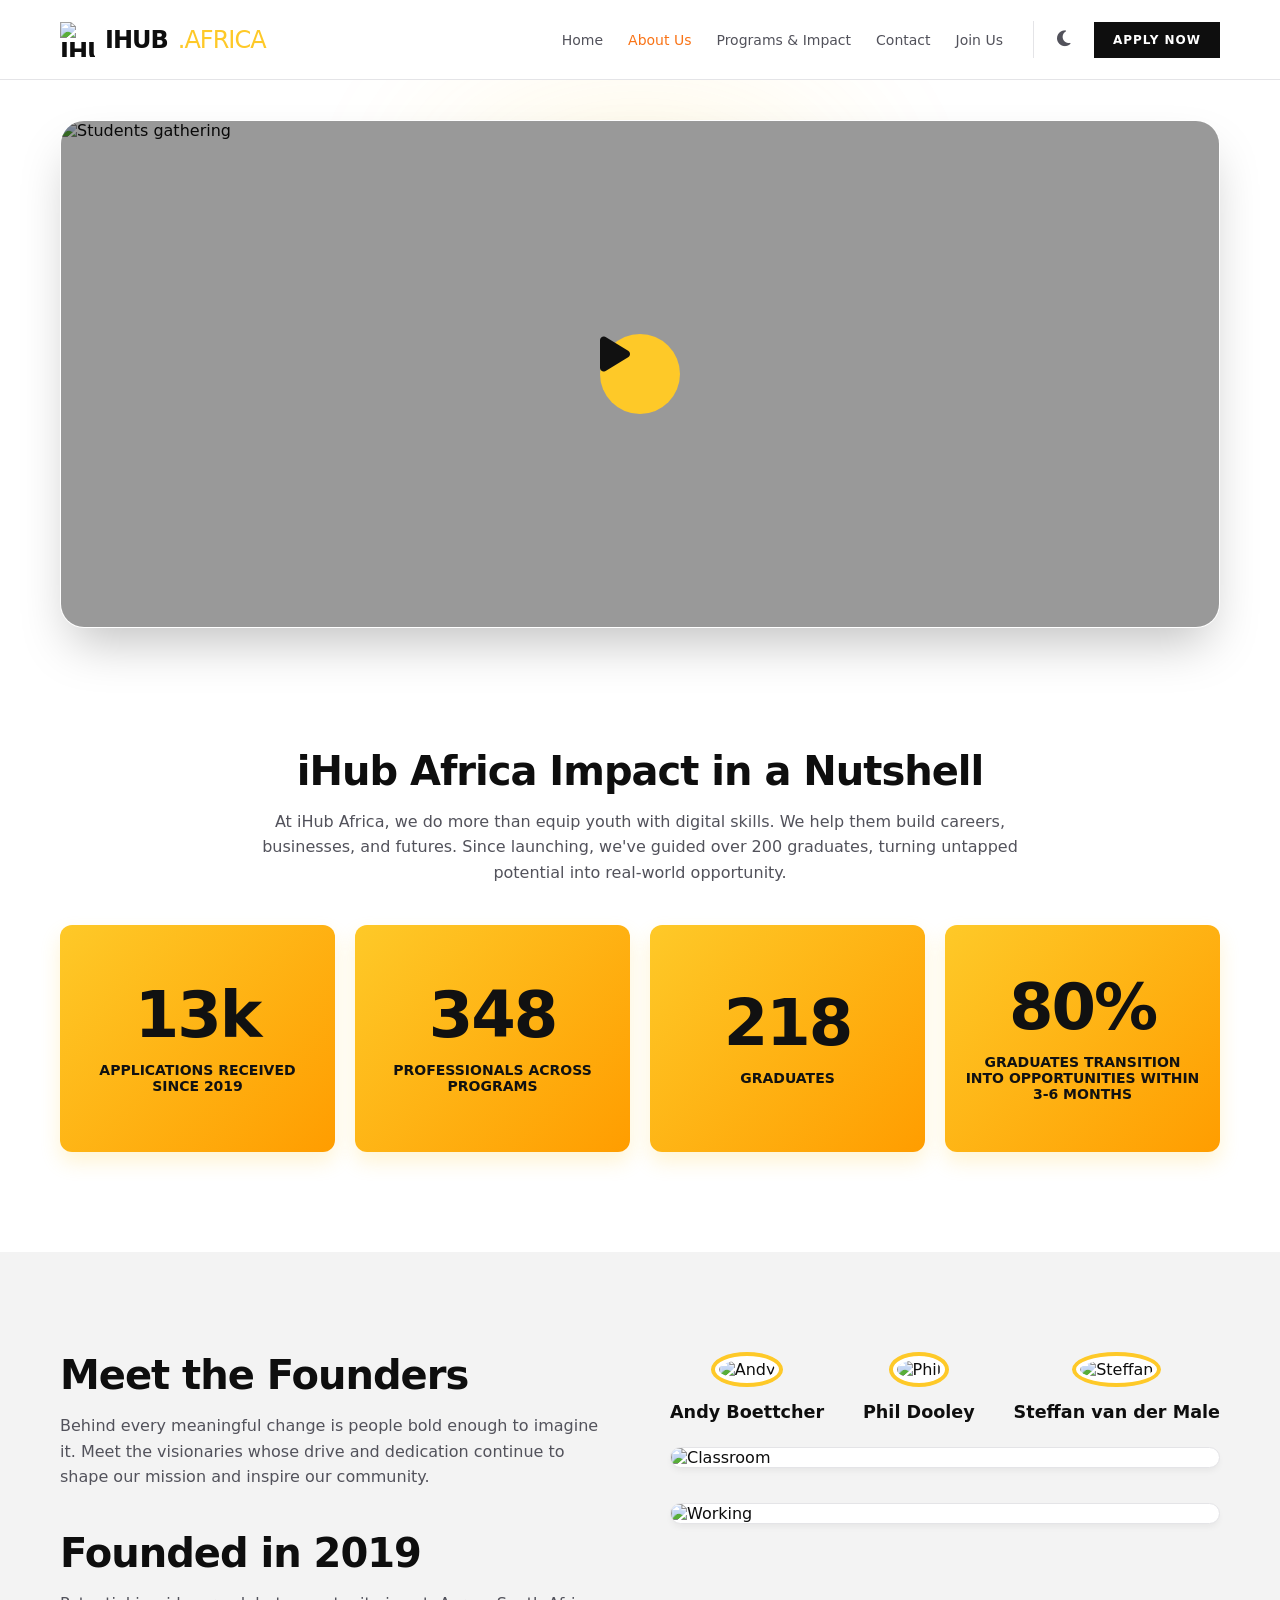
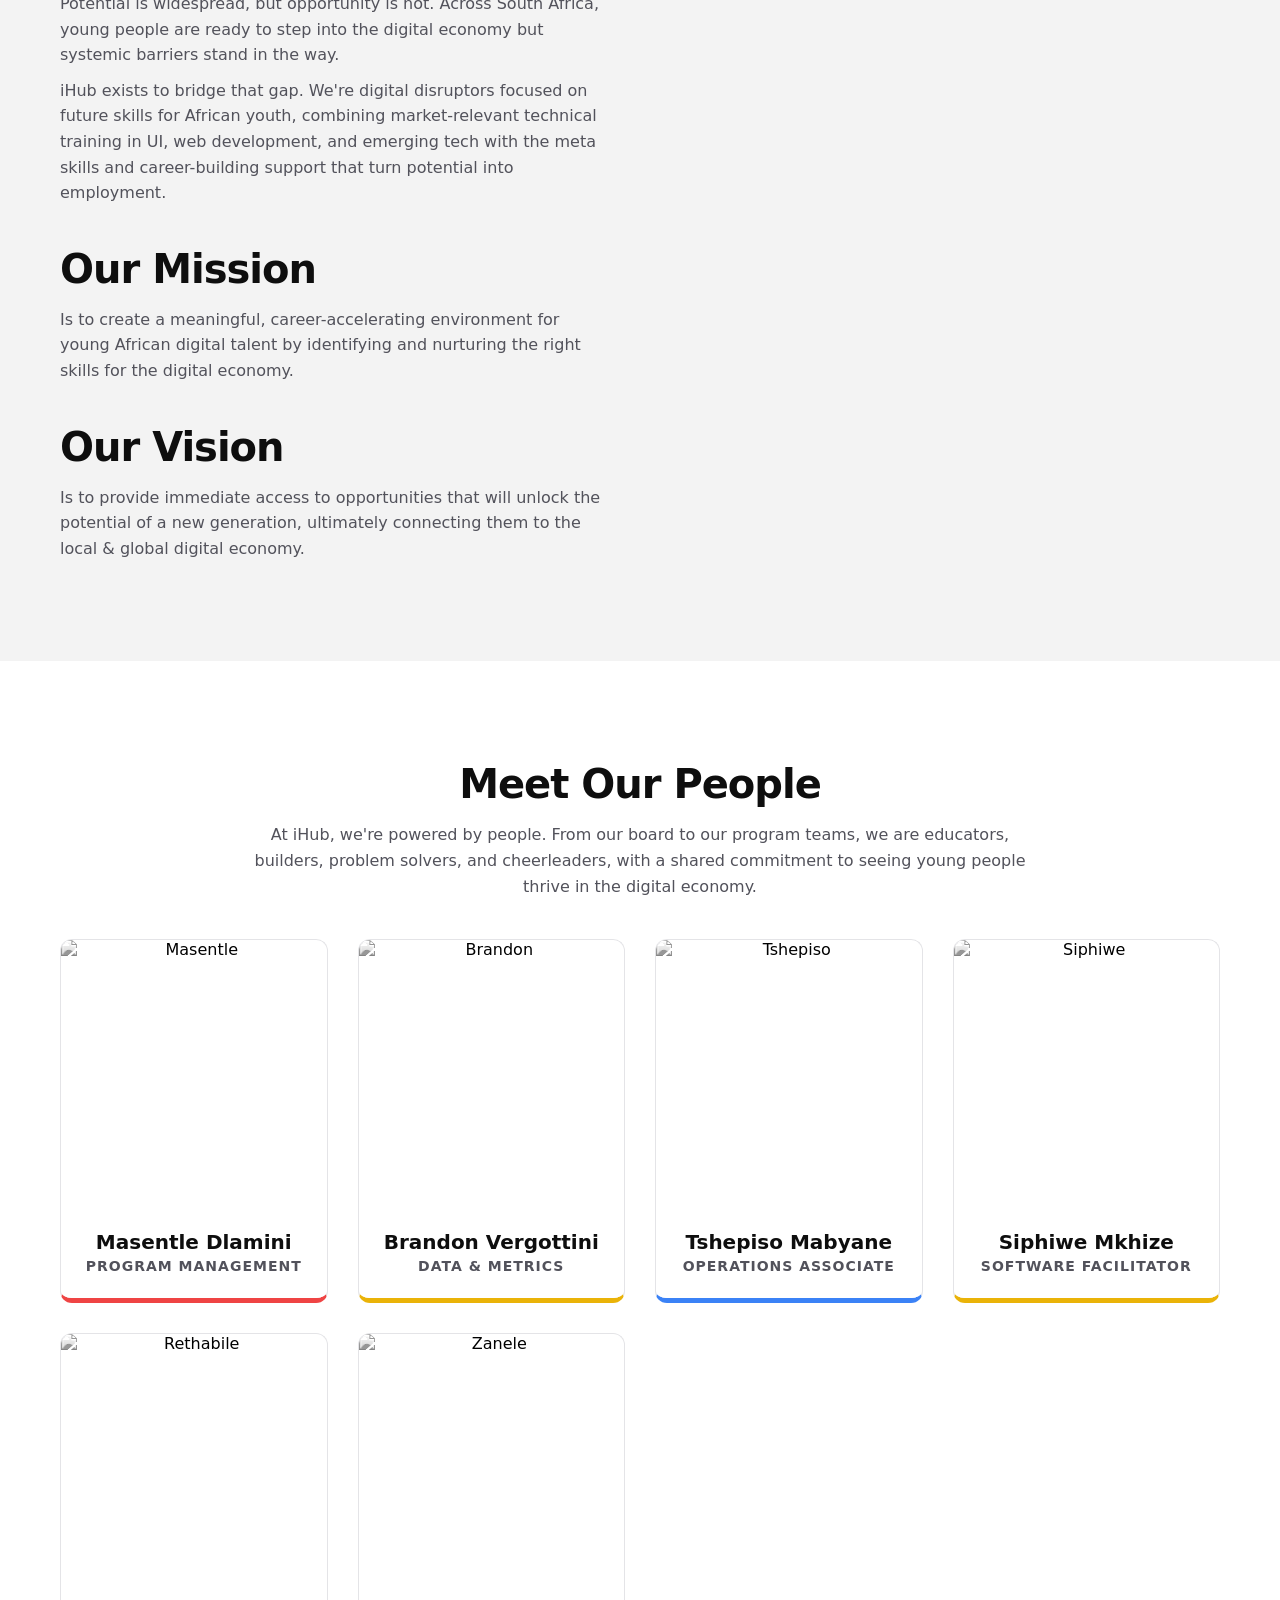
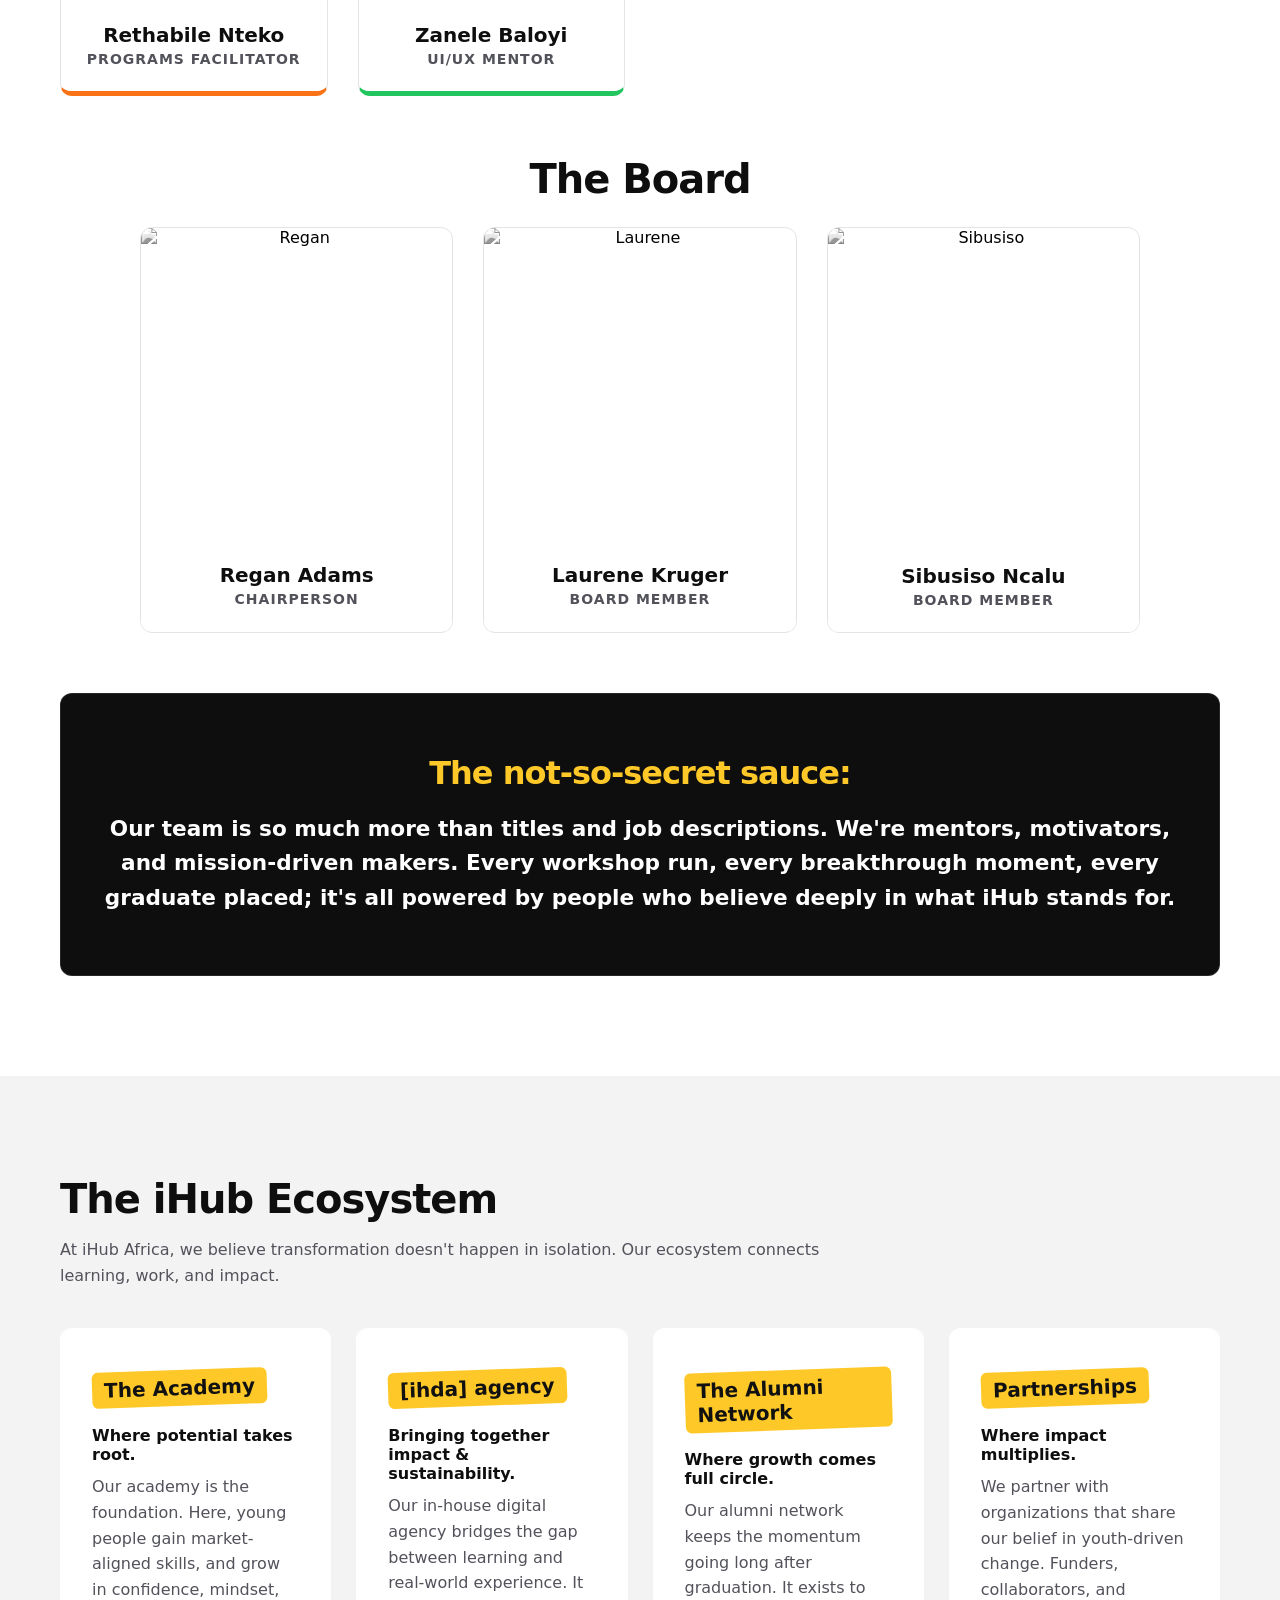
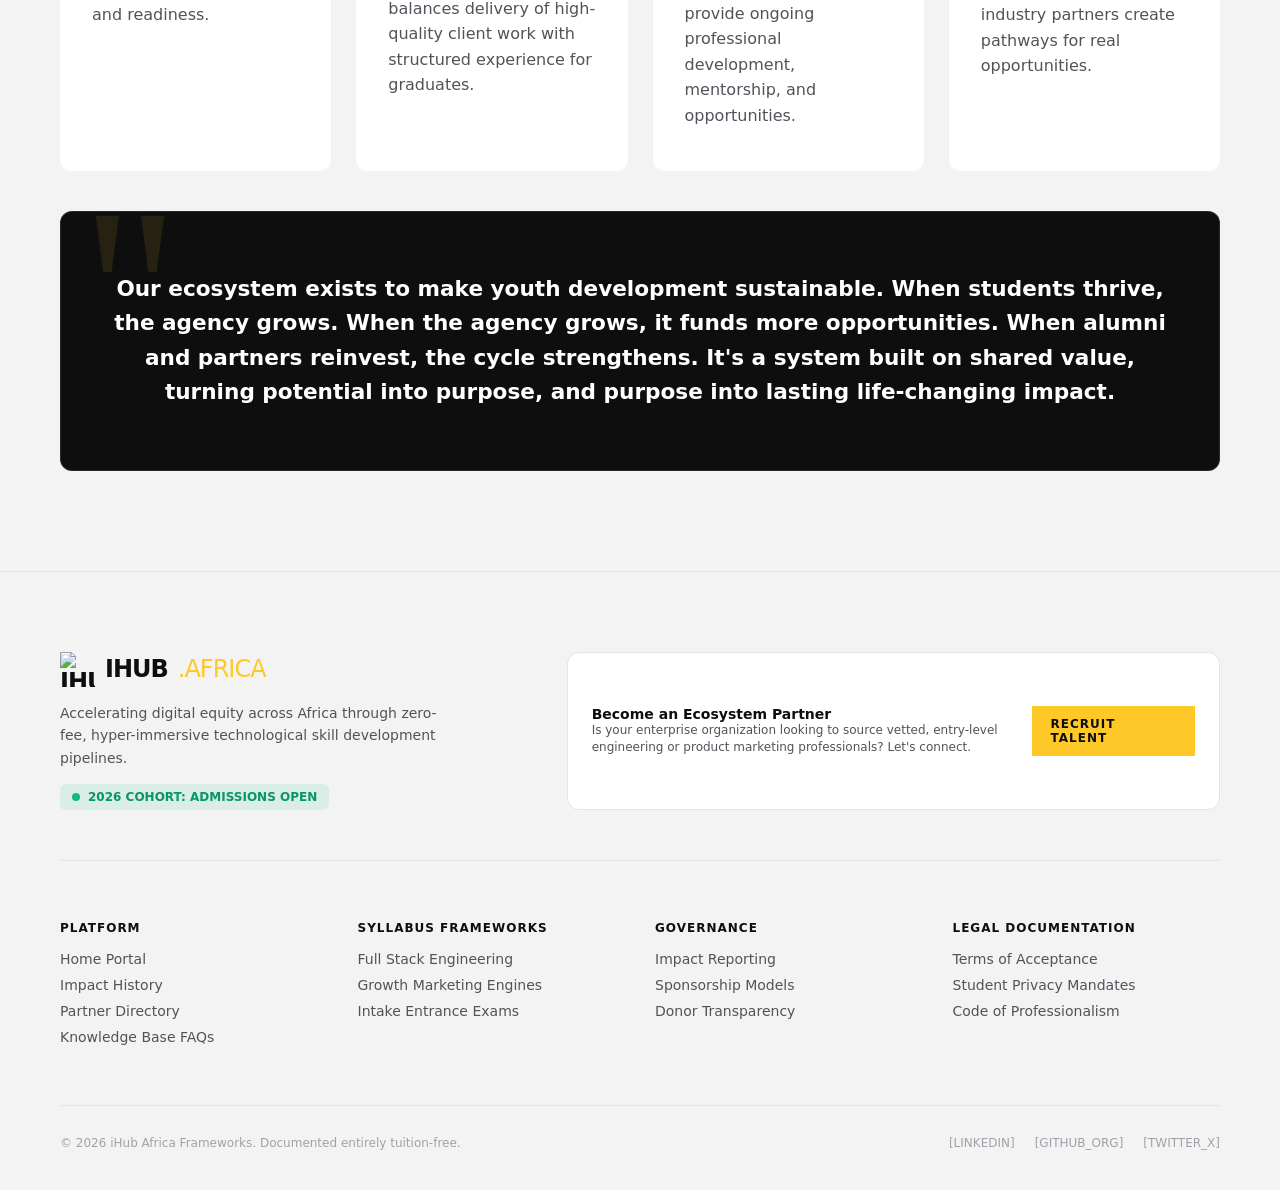
==== commit 1ad2eec1: "debugging" ====
--- a/about.html
+++ b/about.html
@@ -21,7 +21,8 @@
         <div class="nav-links">
           <a href="index.html" class="nav-link">Home</a>
           <a href="about.html" class="nav-link is-active">About Us</a>
-          <a href="index.html#programs-timeline" class="nav-link">Programs & Impact</a>
+          <a href="experience.html" class="nav-link">Programs & Impact</a>
+          <a href="contact.html" class="nav-link">Contact</a>
           <a href="index.html#apply-wizard" class="nav-link">Join Us</a>
         </div>
         <div class="nav-controls">
